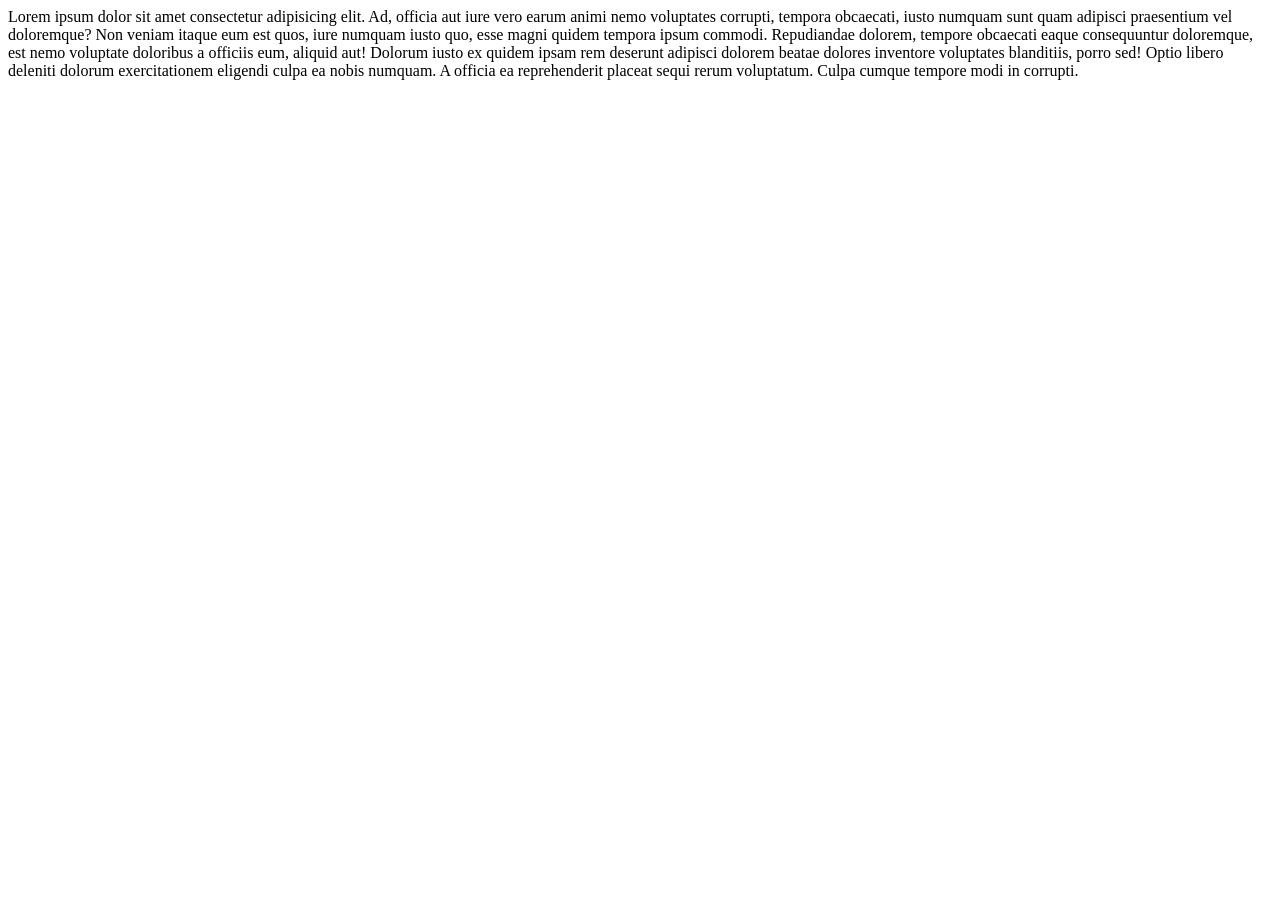
==== index.html @ 1c841439 "Add files via upload" ====
<!DOCTYPE html>
<html lang="en">
<head>
    <meta charset="UTF-8">
    <meta name="viewport" content="width=device-width, initial-scale=1.0">
    <title>Document</title>
</head>
<body>
    Lorem ipsum dolor sit amet consectetur adipisicing elit. Ad, officia aut iure vero earum animi nemo voluptates corrupti, tempora obcaecati, iusto numquam sunt quam adipisci praesentium vel doloremque? Non veniam itaque eum est quos, iure numquam iusto quo, esse magni quidem tempora ipsum commodi. Repudiandae dolorem, tempore obcaecati eaque consequuntur doloremque, est nemo voluptate doloribus a officiis eum, aliquid aut! Dolorum iusto ex quidem ipsam rem deserunt adipisci dolorem beatae dolores inventore voluptates blanditiis, porro sed! Optio libero deleniti dolorum exercitationem eligendi culpa ea nobis numquam. A officia ea reprehenderit placeat sequi rerum voluptatum. Culpa cumque tempore modi in corrupti.
</body>
</html>
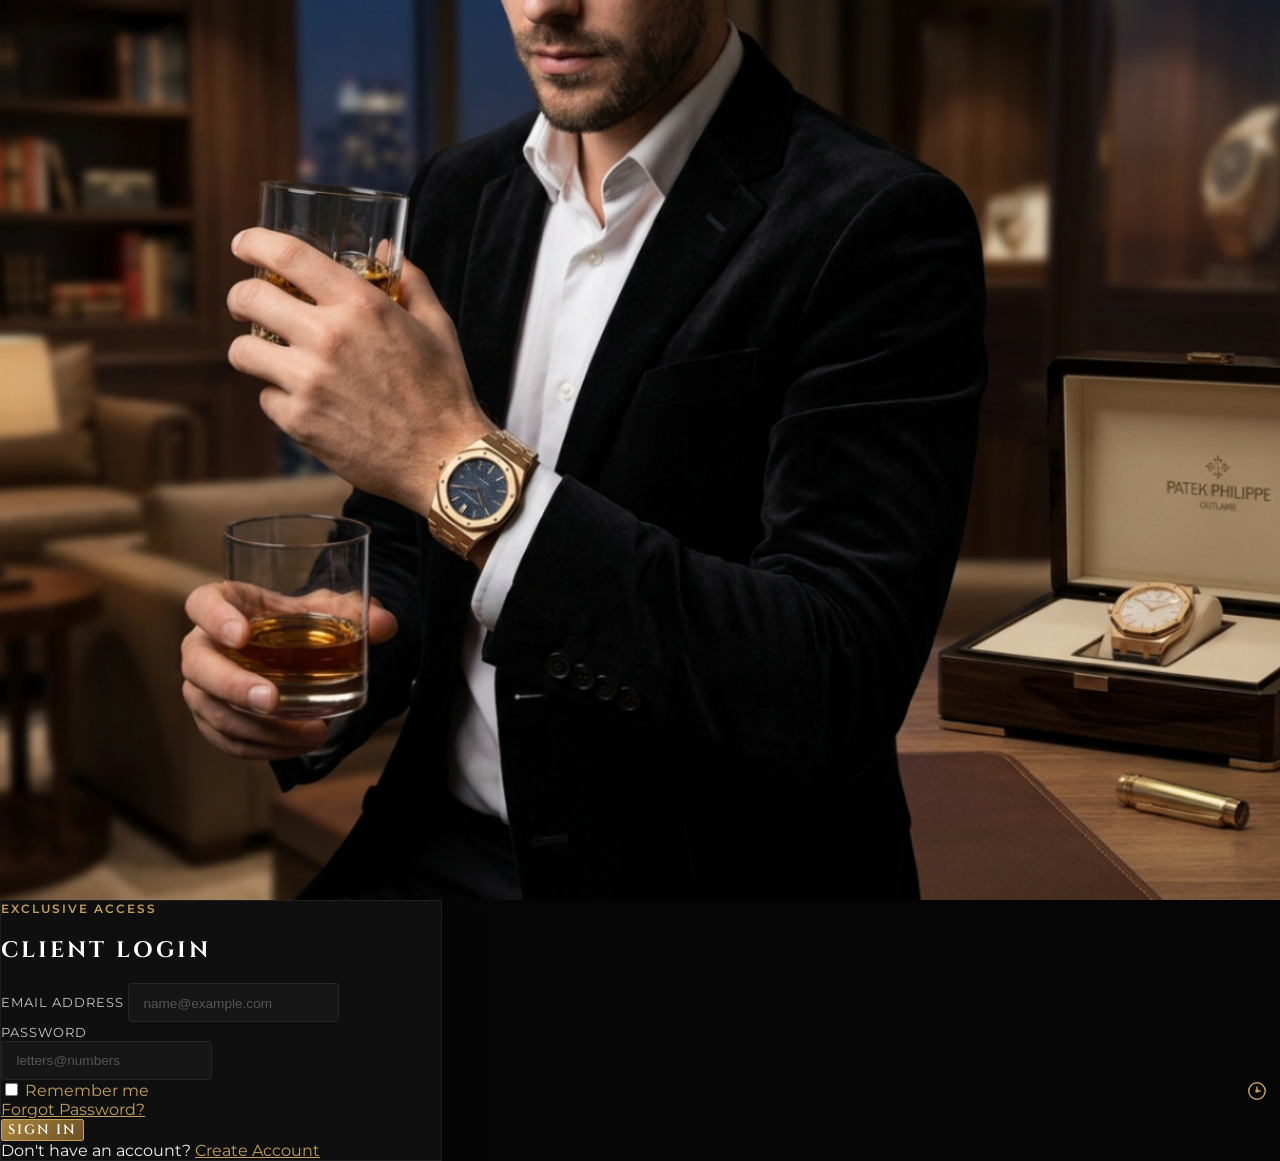
==== commit b6ebd832: "Rename login.html to index.html" ====
--- a/index.html
+++ b/index.html
@@ -1,11 +1,107 @@
 <!DOCTYPE html>
 <html lang="en">
+
 <head>
     <meta charset="UTF-8">
     <meta name="viewport" content="width=device-width, initial-scale=1.0">
-    <title>Document</title>
+    <title>Rolex - Client Login</title>
+    <!-- خطوط الفخامة -->
+    <link rel="preconnect" href="https://fonts.googleapis.com">
+    <link rel="preconnect" href="https://fonts.gstatic.com" crossorigin>
+    <link
+        href="https://fonts.googleapis.com/css2?family=Cinzel:wght@500;700&family=Montserrat:wght@300;400;500&display=swap"
+        rel="stylesheet">
+    <link rel="stylesheet" href="../Assests/css/bootstrap.css">
+    <link rel="stylesheet" href="../Assests/css/login.css">
 </head>
-<body>
-    Lorem ipsum dolor sit amet consectetur adipisicing elit. Ad, officia aut iure vero earum animi nemo voluptates corrupti, tempora obcaecati, iusto numquam sunt quam adipisci praesentium vel doloremque? Non veniam itaque eum est quos, iure numquam iusto quo, esse magni quidem tempora ipsum commodi. Repudiandae dolorem, tempore obcaecati eaque consequuntur doloremque, est nemo voluptate doloribus a officiis eum, aliquid aut! Dolorum iusto ex quidem ipsam rem deserunt adipisci dolorem beatae dolores inventore voluptates blanditiis, porro sed! Optio libero deleniti dolorum exercitationem eligendi culpa ea nobis numquam. A officia ea reprehenderit placeat sequi rerum voluptatum. Culpa cumque tempore modi in corrupti.
+
+<body class="bg-black text-light">
+
+    <div class="container-fluid min-vh-100 p-0">
+        <div class="row g-0 min-vh-100">
+
+            <!-- النصف الأيسر: صورة الهيرو الفخمة بدون تكرار وتختفي على الموبايل -->
+            <div class="col-md-6 d-none d-md-block p-0 bg-image-col">
+                <div class="image-overlay w-100 h-100"></div>
+            </div>
+
+            <!-- النصف الأيمن: نموذج الدخول -->
+            <div class="col-12 col-md-6 d-flex justify-content-center align-items-center p-4 form-section">
+
+                <div id="info" class="p-4 p-md-5 rounded-4">
+
+                    <!-- الترويسة -->
+                    <div class="text-center mb-4">
+                        <span class="luxury-subtitle">EXCLUSIVE ACCESS</span>
+                        <h2 class="luxury-title mt-1">CLIENT LOGIN</h2>
+                    </div>
+
+                    <form action="" novalidate id="login-form">
+
+                        <!-- حقل البريد الإلكتروني -->
+                        <div id="email-div" class="mb-3">
+                            <label for="login-email" class="form-label luxury-label">Email Address</label>
+                            <input type="email" id="login-email" placeholder="name@example.com"
+                                class="form-control luxury-input">
+
+                        </div>
+
+                        <!-- حقل كلمة المرور مع أيقونة الساعة -->
+                        <div id="pass-div" class="mb-3">
+                            <label for="login-pass" class="form-label luxury-label">Password</label>
+                            <div class="position-relative d-flex align-items-center">
+                                <input type="password" id="login-pass" placeholder="letters@numbers"
+                                    class="form-control luxury-input pe-5">
+
+                                <button type="button" id="togglePassBtn" class="watch-toggle-btn"
+                                    aria-label="Toggle password visibility">
+                                    <svg id="watchIcon" viewBox="0 0 24 24" width="22" height="22" class="watch-svg">
+                                        <circle cx="12" cy="12" r="9" class="watch-rim" />
+                                        <g class="watch-ticks">
+                                            <line x1="12" y1="4.5" x2="12" y2="6.5" />
+                                            <line x1="19.5" y1="12" x2="17.5" y2="12" />
+                                            <line x1="12" y1="19.5" x2="12" y2="17.5" />
+                                            <line x1="4.5" y1="12" x2="6.5" y2="12" />
+                                        </g>
+                                        <circle cx="12" cy="12" r="1.2" class="watch-center-point" />
+                                        <line x1="12" y1="12" x2="12" y2="7.5" class="watch-hand hand-hour" />
+                                        <line x1="12" y1="12" x2="15.5" y2="12" class="watch-hand hand-minute" />
+                                    </svg>
+                                </button>
+                            </div>
+                        </div>
+
+                        <!-- تذكرني + استرجاع كلمة المرور -->
+                        <div class="d-flex justify-content-between align-items-center mb-4">
+                            <div class="form-check">
+                                <input class="form-check-input luxury-check" type="checkbox" id="rememberMe">
+                                <label class="form-check-label small gold-link" for="rememberMe">
+                                    Remember me
+                                </label>
+                            </div>
+                            <a href="#" class="gold-link small text-decoration-none">Forgot Password?</a>
+                        </div>
+
+                        <!-- زر تسجيل الدخول الذهبي -->
+                        <button type="submit" class="btn luxury-btn w-100 py-2 mb-3">SIGN IN</button>
+                        <p id="form-error" class="text-danger small mt-1">You have entered at least one of your information incorrectly. Please try again.</p>
+                        <!-- رابط الانتقال لإنشاء حساب -->
+                        <div class="text-center mt-3">
+                            <span class=" small">Don't have an account?</span>
+                            <a href="../Sign Up/signup.html" class="gold-link small text-decoration-none ms-1 fw-bold">Create
+                                Account</a>
+                        </div>
+
+                    </form>
+
+                </div>
+
+            </div>
+
+        </div>
+    </div>
+
+    <script src="../Assests/js/login.js"></script>
 </body>
-</html>+
+</html>
--- a/Assests/css/login.css
+++ b/Assests/css/login.css
@@ -0,0 +1,191 @@
+/* رابط ذهبي أنيق */
+.gold-link {
+    color: var(--gold-primary, #c5a059);
+    transition: color 0.3s ease;
+}
+
+.gold-link:hover {
+    color: #ffd885;
+    text-decoration: underline !important;
+}
+
+/* تنسيق الـ Checkbox الذهبي */
+.luxury-check {
+    background-color: #161617;
+    border: 1px solid var(--border-color, #272727);
+}
+
+.luxury-check:checked {
+    background-color: var(--gold-primary, #c5a059);
+    border-color: var(--gold-primary, #c5a059);
+}
+
+.luxury-check:focus {
+    box-shadow: 0 0 5px rgba(197, 160, 89, 0.4);
+}
+
+:root {
+    --gold-primary: #c5a059;
+    --gold-hover: #dfb76c;
+    --dark-surface: #0e0e0e;
+    --border-color: #272727;
+}
+
+body {
+    margin: 0;
+    background-color: #050505;
+    font-family: 'Montserrat', sans-serif;
+    color: #f1f1f1;
+}
+
+/* عمود الصورة اليسار (ملء كامل بدون تكرار بتدرج ناعم) */
+.bg-image-col {
+    background-image: url("../images/rich\ man.png");
+    background-repeat: no-repeat !important;
+    background-size: cover !important;
+    background-position: center center;
+    position: relative;
+    min-height: 100vh;
+}
+
+/* طبقة ظل ناعمة تدمج الصورة مع الجانب الداكن بسلاسة */
+.image-overlay {
+    background: linear-gradient(to right, rgba(0, 0, 0, 0.1), #050505);
+}
+
+/* تنسيق قسم الفورم */
+.form-section {
+    background-color: #050505;
+}
+
+#info {
+    width: 100%;
+    max-width: 440px;
+    background: #0f0f10;
+    border: 1px solid #1f1f20;
+    box-shadow: 0 10px 30px rgba(0, 0, 0, 0.7);
+}
+
+/* الخطوط والعناوين */
+.luxury-title {
+    font-family: 'Cinzel', serif;
+    letter-spacing: 3px;
+    font-weight: 700;
+    color: #ffffff;
+    font-size: 1.4rem;
+}
+
+.luxury-subtitle {
+    font-size: 0.75rem;
+    letter-spacing: 2px;
+    color: var(--gold-primary);
+    font-weight: 600;
+    display: block;
+}
+
+/* عناصر الإدخال والتسميات */
+.luxury-label {
+    color: #c9c9c9;
+    font-size: 0.82rem;
+    letter-spacing: 1px;
+    text-transform: uppercase;
+}
+
+.luxury-input {
+    background-color: #161617 !important;
+    border: 1px solid var(--border-color) ;
+    color: #ffffff !important;
+    border-radius: 4px;
+    font-size: 0.9rem;
+    padding: 0.65rem 0.9rem;
+    transition: all 0.3s ease;
+}
+
+.luxury-input:focus {
+    background-color: #1a1a1c !important;
+    border-color: var(--gold-primary) !important;
+    box-shadow: 0 0 10px rgba(197, 160, 89, 0.25) !important;
+}
+
+.luxury-input::placeholder {
+    color: #555555;
+    font-size: 0.85rem;
+}
+
+/* أخطاء الإدخال */
+
+
+#form-error {
+    display: none;
+    font-size: 0.75rem;
+    color: #e05252 !important;
+}
+
+/* الزر المطابق لزر EXPLORE NOW في الصورة */
+.luxury-btn {
+    background: linear-gradient(135deg, #a8833e, #6e5223);
+    color: #ffffff;
+    border: 1px solid var(--gold-primary);
+    border-radius: 2px;
+    font-family: 'Cinzel', serif;
+    letter-spacing: 2px;
+    font-weight: 600;
+    font-size: 0.85rem;
+    transition: all 0.3s ease;
+}
+
+.luxury-btn:hover {
+    background: linear-gradient(135deg, #c5a059, #8f6c32);
+    border-color: #ffd885;
+    color: #ffffff;
+    box-shadow: 0 0 15px rgba(197, 160, 89, 0.4);
+}
+
+/* زر الساعة التفاعلي داخل الحقل */
+.watch-toggle-btn {
+    position: absolute;
+    right: 12px;
+    background: transparent;
+    border: none;
+    cursor: pointer;
+    padding: 0;
+    display: flex;
+    align-items: center;
+    justify-content: center;
+    outline: none;
+    z-index: 5;
+}
+
+/* رسم الساعة الذهبي */
+.watch-svg {
+    fill: none;
+    stroke: var(--gold-primary, #c5a059);
+    stroke-width: 1.6;
+    stroke-linecap: round;
+    stroke-linejoin: round;
+    transition: all 0.3s ease;
+}
+
+.watch-svg .watch-center-point {
+    fill: var(--gold-primary, #c5a059);
+}
+
+/* علامات الأرقام: مخفية في الوضع العادي */
+.watch-ticks {
+    opacity: 0;
+    transition: opacity 0.3s ease;
+}
+
+/* حالة النشاط (عند إظهار كلمة المرور): تظهر علامات الأرقام ويزداد التوهج الذهبي */
+.watch-toggle-btn.active .watch-ticks {
+    opacity: 1;
+}
+
+.watch-toggle-btn.active .watch-svg {
+    stroke: #ffd885;
+    filter: drop-shadow(0 0 5px rgba(223, 183, 108, 0.6));
+}
+
+.watch-toggle-btn:hover .watch-svg {
+    stroke: var(--gold-hover, #dfb76c);
+}
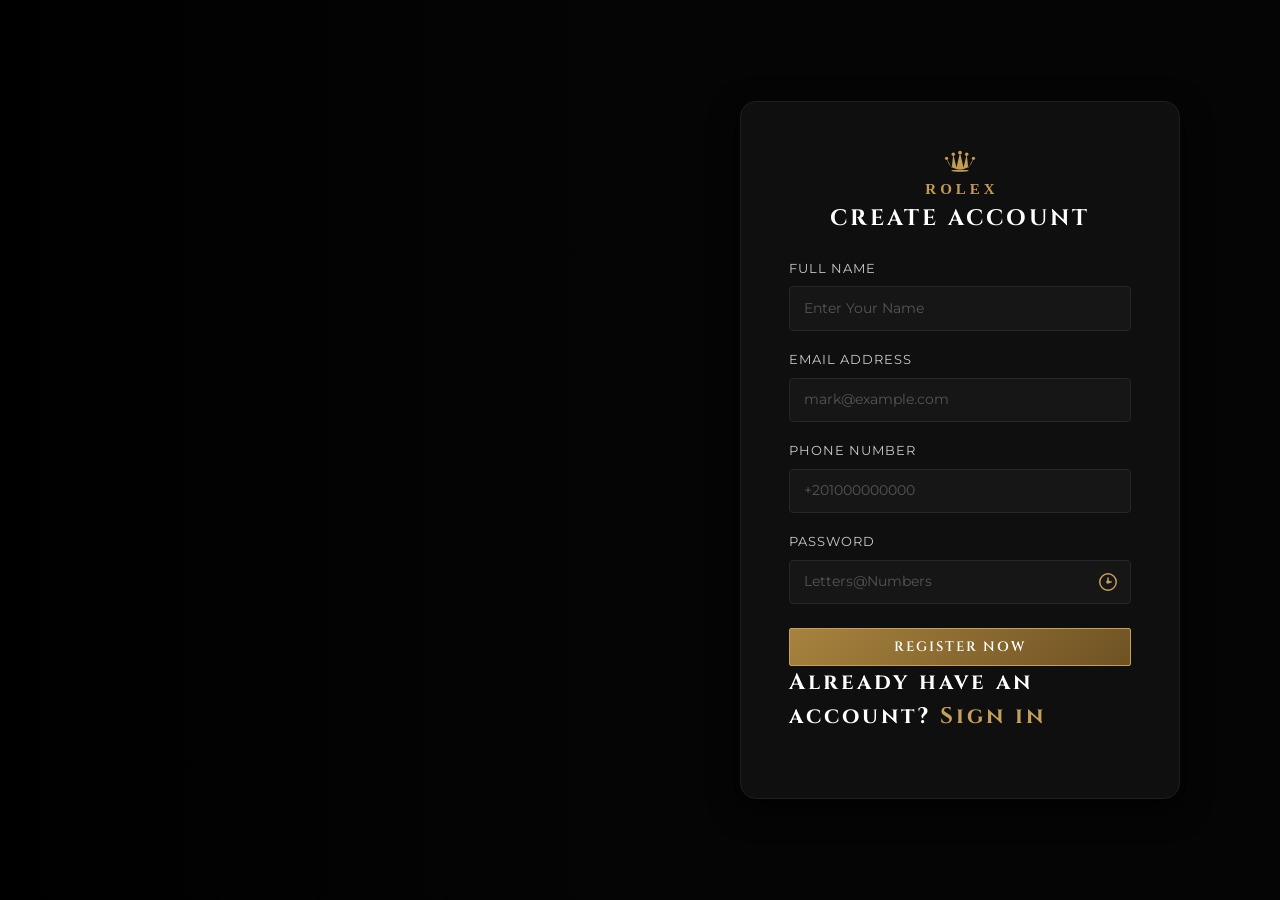
==== commit 53680037: "Add files via upload" ====
--- a/index.html
+++ b/index.html
@@ -4,15 +4,206 @@
 <head>
     <meta charset="UTF-8">
     <meta name="viewport" content="width=device-width, initial-scale=1.0">
-    <title>Rolex - Client Login</title>
-    <!-- خطوط الفخامة -->
+    <title>Rolex - Create Account</title>
+    <!-- خط Cinzel للأناقة والفخامة المماثلة لـ Rolex -->
     <link rel="preconnect" href="https://fonts.googleapis.com">
     <link rel="preconnect" href="https://fonts.gstatic.com" crossorigin>
-    <link
-        href="https://fonts.googleapis.com/css2?family=Cinzel:wght@500;700&family=Montserrat:wght@300;400;500&display=swap"
-        rel="stylesheet">
-    <link rel="stylesheet" href="../Assests/css/bootstrap.css">
-    <link rel="stylesheet" href="../Assests/css/login.css">
+    <link href="https://fonts.googleapis.com/css2?family=Cinzel:wght@500;700&family=Montserrat:wght@300;400;500&display=swap" rel="stylesheet">
+     <link href="https://cdn.jsdelivr.net/npm/bootstrap@5.3.8/dist/css/bootstrap.min.css" rel="stylesheet" integrity="sha384-sRIl4kxILFvY47J16cr9ZwB07vP4J8+LH7qKQnuqkuIAvNWLzeN8tE5YBujZqJLB" crossorigin="anonymous">
+    <style>
+        :root {
+    --gold-primary: #c5a059;
+    --gold-hover: #dfb76c;
+    --dark-surface: #0e0e0e;
+    --border-color: #272727;
+}
+
+body {
+    margin: 0;
+    background-color: #050505;
+    font-family: 'Montserrat', sans-serif;
+    color: #f1f1f1;
+}
+
+/* عمود الصورة اليسار (ملء كامل بدون تكرار بتدرج ناعم) */
+.bg-image-col {
+    background-image: url("../images/rich\ man.png");
+    background-repeat: no-repeat !important;
+    background-size: cover !important;
+    background-position: center center;
+    position: relative;
+    min-height: 100vh;
+}
+
+/* طبقة ظل ناعمة تدمج الصورة مع الجانب الداكن بسلاسة */
+.image-overlay {
+    background: linear-gradient(to right, rgba(0, 0, 0, 0.1), #050505);
+}
+
+/* تنسيق قسم الفورم */
+.form-section {
+    background-color: #050505;
+}
+
+#info {
+    width: 100%;
+    max-width: 440px;
+    background: #0f0f10;
+    border: 1px solid #1f1f20;
+    box-shadow: 0 10px 30px rgba(0, 0, 0, 0.7);
+}
+
+/* الخطوط والعناوين */
+.luxury-title {
+    font-family: 'Cinzel', serif;
+    letter-spacing: 3px;
+    font-weight: 700;
+    color: #ffffff;
+    font-size: 1.4rem;
+}
+
+.luxury-subtitle {
+    font-size: 0.75rem;
+    letter-spacing: 2px;
+    color: var(--gold-primary);
+    font-weight: 600;
+    display: block;
+}
+
+/* عناصر الإدخال والتسميات */
+.luxury-label {
+    color: #c9c9c9;
+    font-size: 0.82rem;
+    letter-spacing: 1px;
+    text-transform: uppercase;
+}
+
+.luxury-input {
+    background-color: #161617 !important;
+    border: 1px solid var(--border-color) ;
+    color: #ffffff !important;
+    border-radius: 4px;
+    font-size: 0.9rem;
+    padding: 0.65rem 0.9rem;
+    transition: all 0.3s ease;
+}
+
+.luxury-input:focus {
+    background-color: #1a1a1c !important;
+    border-color: var(--gold-primary) !important;
+    box-shadow: 0 0 10px rgba(197, 160, 89, 0.25) !important;
+}
+
+.luxury-input::placeholder {
+    color: #555555;
+    font-size: 0.85rem;
+}
+
+/* أخطاء الإدخال */
+#name-error, 
+#email-error, 
+#number-error, 
+#pass-error,
+#form-error {
+    display: none;
+    font-size: 0.75rem;
+    color: #e05252 !important;
+}
+
+/* الزر المطابق لزر EXPLORE NOW في الصورة */
+.luxury-btn {
+    background: linear-gradient(135deg, #a8833e, #6e5223);
+    color: #ffffff;
+    border: 1px solid var(--gold-primary);
+    border-radius: 2px;
+    font-family: 'Cinzel', serif;
+    letter-spacing: 2px;
+    font-weight: 600;
+    font-size: 0.85rem;
+    transition: all 0.3s ease;
+}
+
+.luxury-btn:hover {
+    background: linear-gradient(135deg, #c5a059, #8f6c32);
+    border-color: #ffd885;
+    color: #ffffff;
+    box-shadow: 0 0 15px rgba(197, 160, 89, 0.4);
+}
+
+/* زر الساعة التفاعلي داخل الحقل */
+.watch-toggle-btn {
+    position: absolute;
+    right: 12px;
+    background: transparent;
+    border: none;
+    cursor: pointer;
+    padding: 0;
+    display: flex;
+    align-items: center;
+    justify-content: center;
+    outline: none;
+    z-index: 5;
+}
+
+/* رسم الساعة الذهبي */
+.watch-svg {
+    fill: none;
+    stroke: var(--gold-primary, #c5a059);
+    stroke-width: 1.6;
+    stroke-linecap: round;
+    stroke-linejoin: round;
+    transition: all 0.3s ease;
+}
+
+.watch-svg .watch-center-point {
+    fill: var(--gold-primary, #c5a059);
+}
+
+/* علامات الأرقام: مخفية في الوضع العادي */
+.watch-ticks {
+    opacity: 0;
+    transition: opacity 0.3s ease;
+}
+
+/* حالة النشاط (عند إظهار كلمة المرور): تظهر علامات الأرقام ويزداد التوهج الذهبي */
+.watch-toggle-btn.active .watch-ticks {
+    opacity: 1;
+}
+
+.watch-toggle-btn.active .watch-svg {
+    stroke: #ffd885;
+    filter: drop-shadow(0 0 5px rgba(223, 183, 108, 0.6));
+}
+
+.watch-toggle-btn:hover .watch-svg {
+    stroke: var(--gold-hover, #dfb76c);
+}
+.rolex-mini {
+        display: inline-flex;
+        flex-direction: column;
+        align-items: center;
+        gap: 4px;
+        text-decoration: none;
+    }
+
+    /* تصغير حجم التاج */
+    .rolex-mini .crown {
+        width: 32px;
+        height: auto;
+        fill: #C39B54; /* ذهبي رولكس */
+    }
+
+    /* تصغير حجم الخط وضبطه مع الحجم الجديد */
+    .rolex-mini .text {
+        color: #C39B54;
+        font-family: 'Times New Roman', serif;
+        font-size: 15px;
+        font-weight: bold;
+        letter-spacing: 4px;
+        margin-right: -4px; /* لضبط التوسيط مع الـ letter-spacing */
+    }
+    </style>
+    <link rel="stylesheet" href="https://cdnjs.cloudflare.com/ajax/libs/font-awesome/6.5.1/css/all.min.css">
 </head>
 
 <body class="bg-black text-light">
@@ -20,88 +211,268 @@
     <div class="container-fluid min-vh-100 p-0">
         <div class="row g-0 min-vh-100">
 
-            <!-- النصف الأيسر: صورة الهيرو الفخمة بدون تكرار وتختفي على الموبايل -->
+            <!-- النصف الأيسر: الصورة بالكامل بدون تكرار ومطابقة لنمط الهيرو -->
             <div class="col-md-6 d-none d-md-block p-0 bg-image-col">
                 <div class="image-overlay w-100 h-100"></div>
             </div>
 
-            <!-- النصف الأيمن: نموذج الدخول -->
+            <!-- النصف الأيمن: نموذج التسجيل الفخم -->
             <div class="col-12 col-md-6 d-flex justify-content-center align-items-center p-4 form-section">
-
+                
                 <div id="info" class="p-4 p-md-5 rounded-4">
-
-                    <!-- الترويسة -->
+                    
+                    <!-- ترويسة النموذج بأسلوب Rolex -->
                     <div class="text-center mb-4">
-                        <span class="luxury-subtitle">EXCLUSIVE ACCESS</span>
-                        <h2 class="luxury-title mt-1">CLIENT LOGIN</h2>
+                        <span class="luxury-subtitle"><div class="rolex-mini">
+    <svg class="crown" viewBox="0 0 100 75" xmlns="http://www.w3.org/2000/svg">
+        <circle cx="8" cy="26" r="5" />
+        <circle cx="29" cy="13" r="5.5" />
+        <circle cx="50" cy="8" r="6" />
+        <circle cx="71" cy="13" r="5.5" />
+        <circle cx="92" cy="26" r="5" />
+        <path d="M 8,26 L 24,56 L 29,13 L 39,55 L 50,8 L 61,55 L 71,13 L 76,56 L 92,26 C 86,52 70,61 50,61 C 30,61 14,52 8,26 Z" />
+        <path d="M 23,65 C 23,61 77,61 77,65 C 77,69 23,69 23,65 Z" />
+    </svg>
+    <span class="text">ROLEX</span>
+</div></span>
+                        <h2 class="luxury-title mt-1">CREATE ACCOUNT</h2>
                     </div>
 
-                    <form action="" novalidate id="login-form">
-
-                        <!-- حقل البريد الإلكتروني -->
+                    <form action="">
+                        
+                        <div id="name-div" class="mb-3">
+                            <label for="name" class="form-label luxury-label">Full Name</label>
+                            <input name="name" type="text" id="name" placeholder="Enter Your Name" class="form-control luxury-input">
+                            <p id="name-error" class="text-danger small mt-1">Invalid Name, Please Try Again</p>
+                        </div>
+
                         <div id="email-div" class="mb-3">
-                            <label for="login-email" class="form-label luxury-label">Email Address</label>
-                            <input type="email" id="login-email" placeholder="name@example.com"
-                                class="form-control luxury-input">
-
+                            <label for="email" class="form-label luxury-label">Email Address</label>
+                            <input name="email"  type="email" id="email" placeholder="mark@example.com" class="form-control luxury-input">
+                            <p id="email-error" class="text-danger small mt-1">Invalid Email, Please Try Again</p>
                         </div>
 
-                        <!-- حقل كلمة المرور مع أيقونة الساعة -->
-                        <div id="pass-div" class="mb-3">
-                            <label for="login-pass" class="form-label luxury-label">Password</label>
-                            <div class="position-relative d-flex align-items-center">
-                                <input type="password" id="login-pass" placeholder="letters@numbers"
-                                    class="form-control luxury-input pe-5">
-
-                                <button type="button" id="togglePassBtn" class="watch-toggle-btn"
-                                    aria-label="Toggle password visibility">
-                                    <svg id="watchIcon" viewBox="0 0 24 24" width="22" height="22" class="watch-svg">
-                                        <circle cx="12" cy="12" r="9" class="watch-rim" />
-                                        <g class="watch-ticks">
-                                            <line x1="12" y1="4.5" x2="12" y2="6.5" />
-                                            <line x1="19.5" y1="12" x2="17.5" y2="12" />
-                                            <line x1="12" y1="19.5" x2="12" y2="17.5" />
-                                            <line x1="4.5" y1="12" x2="6.5" y2="12" />
-                                        </g>
-                                        <circle cx="12" cy="12" r="1.2" class="watch-center-point" />
-                                        <line x1="12" y1="12" x2="12" y2="7.5" class="watch-hand hand-hour" />
-                                        <line x1="12" y1="12" x2="15.5" y2="12" class="watch-hand hand-minute" />
-                                    </svg>
-                                </button>
-                            </div>
+                        <div id="number-div" class="mb-3">
+                            <label for="number" class="form-label luxury-label">Phone Number</label>
+                            <input name="email" type="tel" id="number" placeholder="+201000000000" class="form-control luxury-input">
+                            <p id="number-error" class="text-danger small mt-1">Invalid Number, Please Try Again</p>
                         </div>
 
-                        <!-- تذكرني + استرجاع كلمة المرور -->
-                        <div class="d-flex justify-content-between align-items-center mb-4">
-                            <div class="form-check">
-                                <input class="form-check-input luxury-check" type="checkbox" id="rememberMe">
-                                <label class="form-check-label small gold-link" for="rememberMe">
-                                    Remember me
-                                </label>
-                            </div>
-                            <a href="#" class="gold-link small text-decoration-none">Forgot Password?</a>
-                        </div>
-
-                        <!-- زر تسجيل الدخول الذهبي -->
-                        <button type="submit" class="btn luxury-btn w-100 py-2 mb-3">SIGN IN</button>
-                        <p id="form-error" class="text-danger small mt-1">You have entered at least one of your information incorrectly. Please try again.</p>
-                        <!-- رابط الانتقال لإنشاء حساب -->
-                        <div class="text-center mt-3">
-                            <span class=" small">Don't have an account?</span>
-                            <a href="../Sign Up/signup.html" class="gold-link small text-decoration-none ms-1 fw-bold">Create
-                                Account</a>
-                        </div>
-
+<div id="pass-div" class="mb-4">
+    <label for="pass" class="form-label luxury-label">Password</label>
+    
+    <div class="position-relative d-flex align-items-center">
+        <input type="password" id="pass" placeholder="Letters@Numbers" class="form-control luxury-input pe-5">
+        
+        <!-- زر أيقونة الساعة التفاعلي -->
+        <button type="button" id="togglePassBtn" class="watch-toggle-btn" aria-label="Toggle password visibility">
+            <svg id="watchIcon" viewBox="0 0 24 24" width="22" height="22" class="watch-svg">
+                <!-- إطار الساعة الخارجي -->
+                <circle cx="12" cy="12" r="9" class="watch-rim" />
+                
+                <!-- علامات/أرقام الساعة (مخفية افتراضياً وتظهر عند الضغط) -->
+                <g class="watch-ticks">
+                    <!-- 12 o'clock -->
+                    <line x1="12" y1="4.5" x2="12" y2="6.5" />
+                    <!-- 3 o'clock -->
+                    <line x1="19.5" y1="12" x2="17.5" y2="12" />
+                    <!-- 6 o'clock -->
+                    <line x1="12" y1="19.5" x2="12" y2="17.5" />
+                    <!-- 9 o'clock -->
+                    <line x1="4.5" y1="12" x2="6.5" y2="12" />
+                </g>
+
+                <!-- عقارب الساعة ونقطة المنتصف -->
+                <circle cx="12" cy="12" r="1.2" class="watch-center-point" />
+                <line x1="12" y1="12" x2="12" y2="7.5" class="watch-hand hand-hour" />
+                <line x1="12" y1="12" x2="15.5" y2="12" class="watch-hand hand-minute" />
+            </svg>
+        </button>
+    </div>
+
+    <p id="pass-error" class="text-danger small mt-1">Weak password. It must follow this format: letters@numbers</p>
+</div>
+
+                        <!-- زر مصمم بنفس نمط Explore Now -->
+                        <button type="submit" class="btn luxury-btn w-100 py-2">REGISTER NOW</button>
+                        <p id="form-error" class="text-danger small mt-1" >Can Not Submit , Enter a Valid Data</p>
                     </form>
-
+<p class="luxury-title mt-0">Already have an account? <a href="../Login/login.html" class="text-decoration-none" style="color: #c5a059;"> Sign in</a></p>
                 </div>
+                
 
             </div>
 
         </div>
     </div>
 
-    <script src="../Assests/js/login.js"></script>
 </body>
-
-</html>
+<script>const togglePassBtn = document.getElementById("togglePassBtn");
+
+togglePassBtn.addEventListener("click", () => {
+    // التحقق من نوع الحقل الحالي
+    const isPassword = pass.getAttribute("type") === "password";
+
+    if (isPassword) {
+        pass.setAttribute("type", "text");
+        togglePassBtn.classList.add("active"); // إظهار علامات الساعة وتوهجها
+    } else {
+        pass.setAttribute("type", "password");
+        togglePassBtn.classList.remove("active"); // إخفاء علامات الساعة
+    }
+});
+
+
+
+// Validate Functions
+
+function validate_name(name) {
+    name = name.trim();
+    let name_pattern = /^[a-zA-Z\s]{3,15}$/;
+    return name_pattern.test(name);
+}
+function validate_email(email) {
+    email = email.trim();
+    let email_pattern = /^\w+@[a-zA-Z]+\.(com|edu|org)$/;
+    return email_pattern.test(email);
+}
+function validate_number(number) {
+    number = number.trim();
+    let number_pattern = /^\+2(010|011|012|015)\d{8}$/;
+    return number_pattern.test(number);
+}
+function validate_pass(password) {
+    password = password.trim();
+    let password_pattern = /^[a-zA-Z]+@\d+$/;
+    return password_pattern.test(password);
+}
+
+
+
+// catch elements & Event Listener
+
+form = document.forms[0];
+former = document.getElementById("form-error");
+formValue = false;
+
+
+Name = document.getElementById("name");
+Nameer = document.getElementById("name-error");
+NameValue = false
+
+email = document.getElementById("email");
+emailer = document.getElementById("email-error");
+emailValue = false;
+
+number = document.getElementById("number");
+numberer = document.getElementById("number-error");
+numberValue = false;
+
+pass = document.getElementById("pass");
+passer = document.getElementById("pass-error");
+passValue = false;
+
+
+Name.addEventListener("input", (e) => {
+    if (validate_name(Name.value)) {
+        Name.style.border = "4px solid green";
+        Nameer.style.display = "none";
+        NameValue = true;
+    }
+    else {
+        Nameer.style.display = "block";
+        Name.style.border = "4px solid red";
+        NameValue = false;
+    }
+})
+email.addEventListener("input", (e) => {
+    if (validate_email(email.value)) {
+        email.style.border = "4px solid green";
+        emailer.style.display = "none";
+        emailValue = true;
+    }
+    else {
+        emailer.style.display = "block";
+        email.style.border = "4px solid red";
+        emailValue = false;
+    }
+})
+number.addEventListener("input", (e) => {
+    if (validate_number(number.value)) {
+        number.style.border = "4px solid green";
+        numberer.style.display = "none";
+        numberValue = true;
+    }
+    else {
+        numberer.style.display = "block";
+        number.style.border = "4px solid red";
+        numberValue = false;
+    }
+})
+pass.addEventListener("input", (e) => {
+    if (validate_pass(pass.value)) {
+        pass.style.border = "4px solid green";
+        passer.style.display = "none";
+        passValue = true;
+    }
+    else {
+        passer.style.display = "block";
+        pass.style.border = "4px solid red";
+        passValue = false;
+    }
+})
+
+form.addEventListener("submit" , (e)=>{
+    if(NameValue & emailValue & numberValue & passValue){
+        e.preventDefault();
+        former.style.display = "none";
+// بنخزن البيانات عشان نعرف نتحكم فيها
+            const data = {
+                name: Name.value,
+                email: email.value,
+                number:number.value,
+                password:pass.value
+            }
+            // حولنا البيانات لـ أسترينج عشان نقدر نبعتها
+            const jsondata = JSON.stringify(data);
+            // بنبعت البيانات
+            const xhr = new XMLHttpRequest();
+
+
+            xhr.open("POST", "https://6ab193d69751d2b03e6d5aaa.mockapi.io/project/users");
+
+            // بنعدل نوع البيانات عشان مش بيقبل من فورم
+            xhr.setRequestHeader("content-type", "application/json");
+
+
+            xhr.send(jsondata);
+
+            xhr.addEventListener("readystatechange", (e) => {
+                if (xhr.readyState == 4) {
+                     document.location.assign("../Login/login.html");
+                    
+
+                }
+            })
+        
+        
+    }
+    else{
+        e.preventDefault();
+        former.style.display = "inline-block";
+    }
+})
+
+
+
+
+
+
+
+
+
+
+
+
+</script>
+</html>
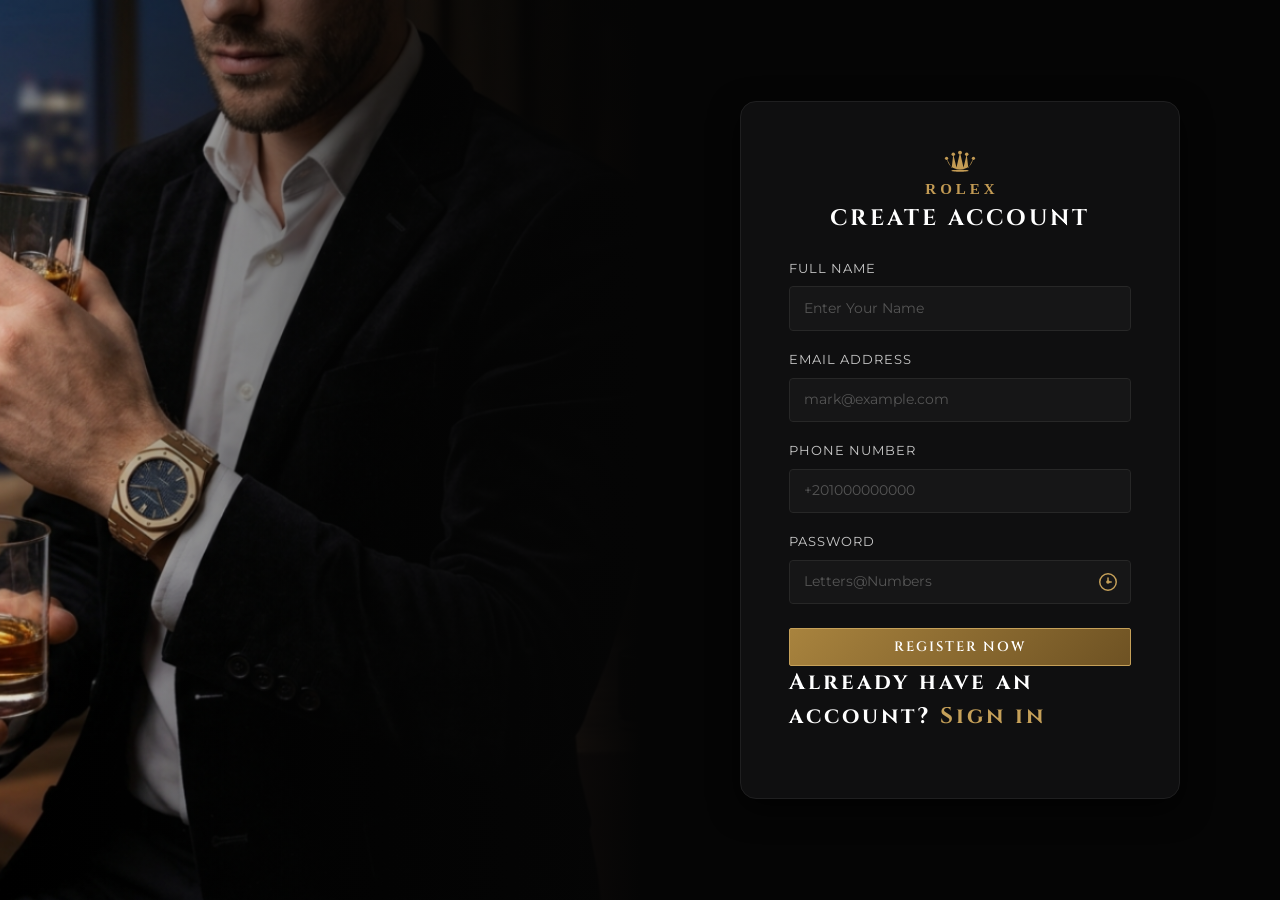
==== commit ba016ee3: "Add files via upload" ====
--- a/index.html
+++ b/index.html
@@ -27,7 +27,7 @@
 
 /* عمود الصورة اليسار (ملء كامل بدون تكرار بتدرج ناعم) */
 .bg-image-col {
-    background-image: url("../images/rich\ man.png");
+    background-image: url("rich\ man.png");
     background-repeat: no-repeat !important;
     background-size: cover !important;
     background-position: center center;
@@ -297,7 +297,7 @@
                         <button type="submit" class="btn luxury-btn w-100 py-2">REGISTER NOW</button>
                         <p id="form-error" class="text-danger small mt-1" >Can Not Submit , Enter a Valid Data</p>
                     </form>
-<p class="luxury-title mt-0">Already have an account? <a href="../Login/login.html" class="text-decoration-none" style="color: #c5a059;"> Sign in</a></p>
+<p class="luxury-title mt-0">Already have an account? <a href="login.html" class="text-decoration-none" style="color: #c5a059;"> Sign in</a></p>
                 </div>
                 
 
@@ -449,7 +449,7 @@
 
             xhr.addEventListener("readystatechange", (e) => {
                 if (xhr.readyState == 4) {
-                     document.location.assign("../Login/login.html");
+                     document.location.assign("login.html");
                     
 
                 }
